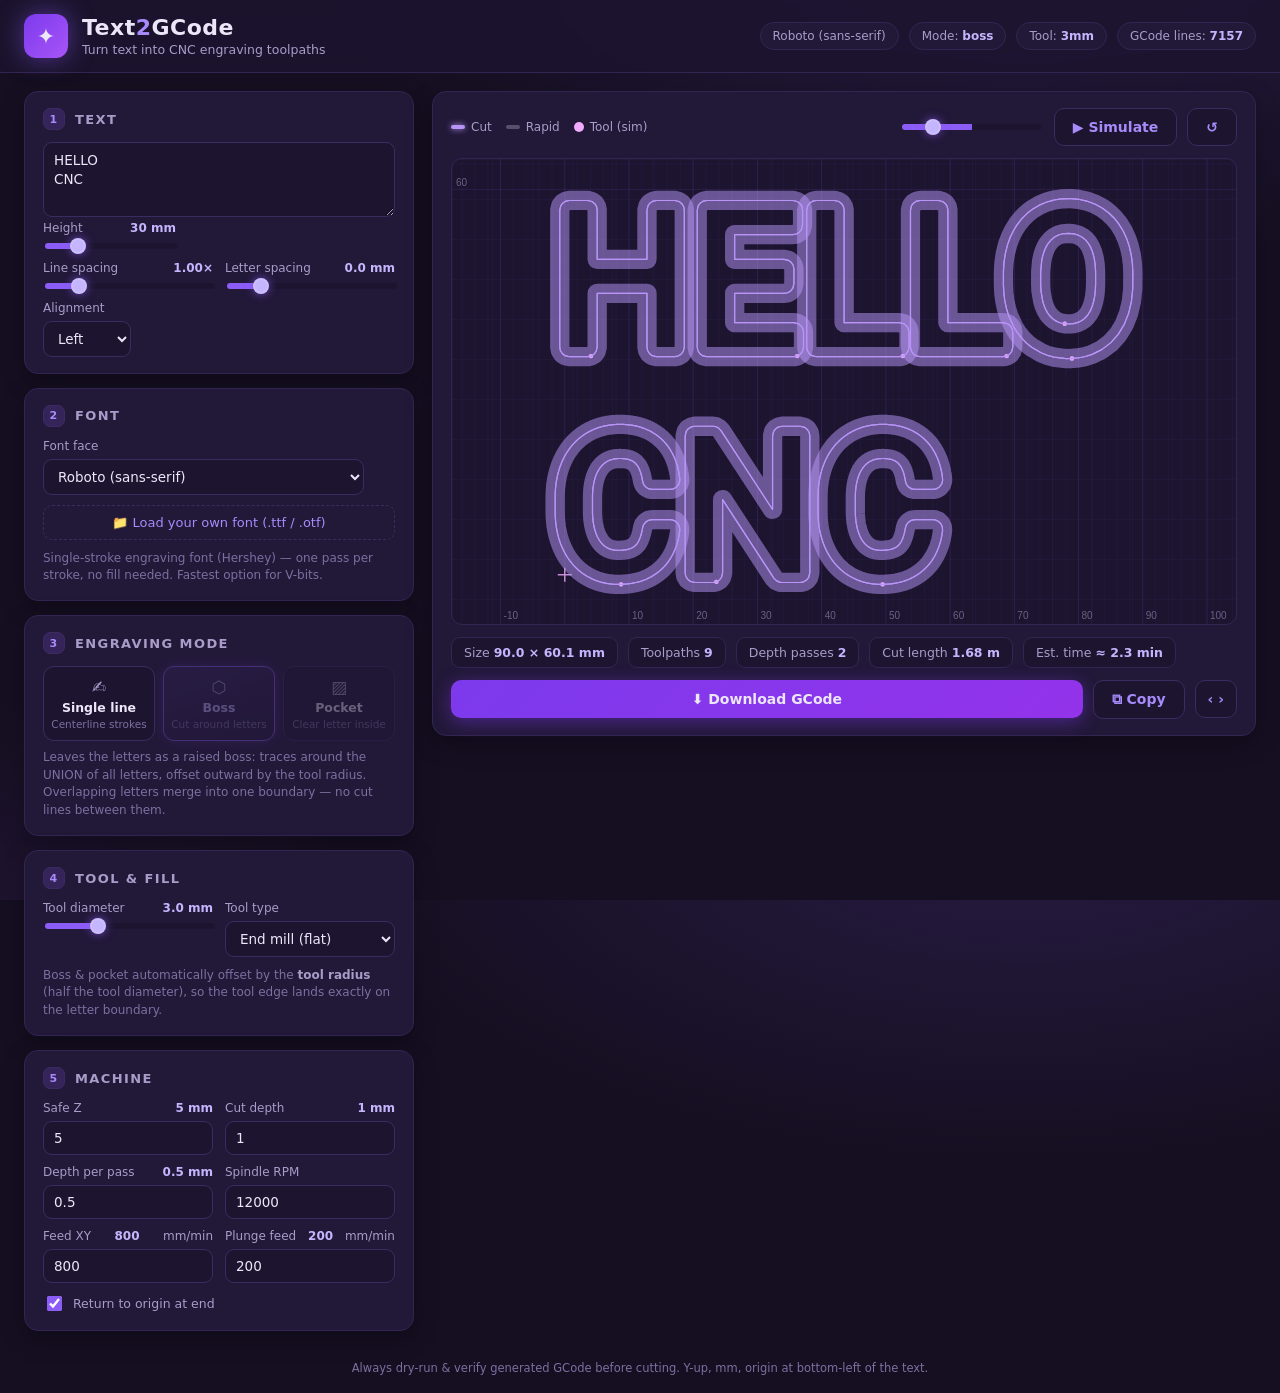
==== text2gcode/index.html @ 50a30829 "Pocket mode: contour-parallel rings instead of scanline hatch Replaces raster hatch fill with iterat" ====
<!DOCTYPE html>
<html lang="en">
<head>
  <meta charset="UTF-8" />
  <meta name="viewport" content="width=device-width, initial-scale=1.0" />
  <title>Text2GCode — CNC Text Engraving Generator</title>
  <link rel="stylesheet" href="style.css" />
  <link rel="icon" href="data:image/svg+xml,<svg xmlns='http://www.w3.org/2000/svg' viewBox='0 0 100 100'><text y='.9em' font-size='90'>🛠️</text></svg>" />
</head>
<body>
  <header class="topbar">
    <div class="brand">
      <div class="brand-icon">✦</div>
      <div>
        <h1>Text<span>2</span>GCode</h1>
        <p class="tagline">Turn text into CNC engraving toolpaths</p>
      </div>
    </div>
    <div class="topbar-stats" id="topStats"></div>
  </header>

  <main class="layout">
    <!-- ============ CONTROLS ============ -->
    <aside class="controls">

      <section class="card">
        <h2><span class="step">1</span> Text</h2>
        <textarea id="text" rows="3" spellcheck="false">HELLO
CNC</textarea>
        <div class="row">
          <label class="field">
            <span>Height <em id="heightVal">30 mm</em></span>
            <input type="range" id="height" min="5" max="120" step="1" value="30" />
          </label>
        </div>
        <div class="row two">
          <label class="field">
            <span>Line spacing <em id="lineSpacingVal">1.0×</em></span>
            <input type="range" id="lineSpacing" min="0.6" max="3" step="0.05" value="1" />
          </label>
          <label class="field">
            <span>Letter spacing <em id="letterSpacingVal">0 mm</em></span>
            <input type="range" id="letterSpacing" min="-2" max="10" step="0.1" value="0" />
          </label>
        </div>
        <div class="row">
          <label class="field">
            <span>Alignment</span>
            <select id="align">
              <option value="left" selected>Left</option>
              <option value="center">Center</option>
              <option value="right">Right</option>
            </select>
          </label>
        </div>
      </section>

      <section class="card">
        <h2><span class="step">2</span> Font</h2>
        <div class="row">
          <label class="field">
            <span>Font face</span>
            <select id="font" size="1"></select>
          </label>
        </div>
        <div class="row">
          <label class="upload-btn">
            📁 Load your own font (.ttf / .otf)
            <input type="file" id="fontFile" accept=".ttf,.otf,.woff" hidden />
          </label>
        </div>
        <p class="hint" id="fontHint">Outline fonts support <b>boss</b> &amp; <b>pocket</b> modes. Single-stroke fonts are made for engraving.</p>
      </section>

      <section class="card">
        <h2><span class="step">3</span> Engraving mode</h2>
        <div class="modes" id="modes">
          <button class="mode-btn" data-mode="single" title="Fast single-stroke engraving along the letter centerlines">
            <span class="mode-icon">✍️</span>
            <b>Single line</b>
            <small>Centerline strokes</small>
          </button>
          <button class="mode-btn active" data-mode="boss" title="Leave the letters as a raised boss — cut around the union of all letters, offset by the tool radius">
            <span class="mode-icon">⬡</span>
            <b>Boss</b>
            <small>Cut around letters</small>
          </button>
          <button class="mode-btn" data-mode="pocket" title="Clear the inside of every letter (pocketing) with hatch fill">
            <span class="mode-icon">▨</span>
            <b>Pocket</b>
            <small>Clear letter inside</small>
          </button>
        </div>
        <p class="hint" id="modeHint">Leaves the letters as a raised boss: the tool traces around all letters considered together, offset outward by the tool radius. Overlapping letters merge — no cut between them.</p>
      </section>

      <section class="card">
        <h2><span class="step">4</span> Tool &amp; fill</h2>
        <div class="row two">
          <label class="field">
            <span>Tool diameter <em id="toolDiameterVal">3.0 mm</em></span>
            <input type="range" id="toolDiameter" min="0.1" max="10" step="0.1" value="3" />
          </label>
          <label class="field">
            <span>Tool type</span>
            <select id="toolType">
              <option value="endmill" selected>End mill (flat)</option>
              <option value="vbit">V-bit / engraver</option>
              <option value="laser">Laser</option>
            </select>
          </label>
        </div>
        <p class="hint">Boss &amp; pocket automatically offset by the <b>tool radius</b> (half the tool diameter), so the tool edge lands exactly on the letter boundary.</p>
        <div id="pocketOptions" class="hidden">
          <div class="row">
            <label class="field">
              <span>Stepover <em id="stepoverVal">45%</em></span>
              <input type="range" id="stepover" min="5" max="95" step="1" value="45" />
            </label>
          </div>
          <div class="row checks">
            <label class="check"><input type="checkbox" id="contourPass" checked /> Contour pass on the boundary</label>
          </div>
          <p class="hint">Rings follow the letter outlines, stepping inward by the stepover until the pocket is cleared — the tool never leaves the letter shape.</p>
        </div>
      </section>

      <section class="card">
        <h2><span class="step">5</span> Machine</h2>
        <div class="row two">
          <label class="field">
            <span>Safe Z <em id="safeZVal">5 mm</em></span>
            <input type="number" id="safeZ" value="5" step="0.5" min="0.5" />
          </label>
          <label class="field">
            <span>Cut depth <em id="cutDepthVal">1 mm</em></span>
            <input type="number" id="cutDepth" value="1" step="0.1" min="0.05" />
          </label>
        </div>
        <div class="row two">
          <label class="field">
            <span>Depth per pass <em id="passDepthVal">0.5 mm</em></span>
            <input type="number" id="passDepth" value="0.5" step="0.1" min="0.05" />
          </label>
          <label class="field">
            <span>Spindle RPM</span>
            <input type="number" id="spindleRPM" value="12000" step="500" min="0" />
          </label>
        </div>
        <div class="row two">
          <label class="field">
            <span>Feed XY <em id="feedXYVal">800</em> mm/min</span>
            <input type="number" id="feedXY" value="800" step="50" min="10" />
          </label>
          <label class="field">
            <span>Plunge feed <em id="feedPlungeVal">200</em> mm/min</span>
            <input type="number" id="feedPlunge" value="200" step="25" min="5" />
          </label>
        </div>
        <div class="row checks">
          <label class="check"><input type="checkbox" id="returnHome" checked /> Return to origin at end</label>
        </div>
      </section>
    </aside>

    <!-- ============ PREVIEW ============ -->
    <section class="preview-pane">
      <div class="card preview-card">
        <div class="preview-toolbar">
          <div class="legend">
            <span class="legend-item"><i class="swatch cut"></i> Cut</span>
            <span class="legend-item"><i class="swatch rapid"></i> Rapid</span>
            <span class="legend-item"><i class="swatch head"></i> Tool (sim)</span>
          </div>
          <div class="sim-controls">
            <input type="range" id="simSpeed" min="5" max="400" step="5" value="80" title="Simulation speed (mm/s)" />
            <button id="btnSim" class="btn ghost" title="Simulate the exact path taken">▶ Simulate</button>
            <button id="btnSimReset" class="btn ghost" title="Reset simulation">↺</button>
          </div>
        </div>
        <div class="canvas-wrap">
          <canvas id="preview"></canvas>
          <div id="simStatus" class="sim-status hidden"></div>
          <div id="previewEmpty" class="preview-empty">Enter some text to preview the toolpath ✦</div>
        </div>
        <div class="stats" id="stats"></div>
        <div class="actions">
          <button id="btnDownload" class="btn primary" disabled>⬇ Download GCode</button>
          <button id="btnCopy" class="btn ghost" disabled>⧉ Copy</button>
          <button id="btnToggleGcode" class="btn ghost">‹ ›</button>
        </div>
        <div id="gcodePanel" class="gcode-panel hidden">
          <pre id="gcodePreview"></pre>
        </div>
      </div>
    </section>
  </main>

  <footer class="footer">
    <span>Always dry-run &amp; verify generated GCode before cutting. Y-up, mm, origin at bottom-left of the text.</span>
  </footer>

  <script src="js/error-report.js"></script>
  <script src="vendor/opentype.min.js"></script>
  <script src="vendor/polybool.min.js"></script>
  <script src="vendor/clipper.min.js"></script>
  <script src="js/hershey_fonts.js"></script>
  <script src="js/fonts_embedded.js"></script>
  <script src="js/toolpath.js"></script>
  <script src="js/gcode.js"></script>
  <script src="js/app.js"></script>
</body>
</html>
---- text2gcode/style.css ----
/* ================= Text2GCode — purple theme ================= */
:root {
  --bg: #150f21;
  --bg-soft: #1d1530;
  --panel: #221838;
  --panel-2: #2a1e45;
  --border: #3b2b60;
  --border-soft: #332552;
  --accent: #8b5cf6;
  --accent-bright: #a78bfa;
  --accent-glow: #c4b5fd;
  --accent-soft: rgba(139, 92, 246, .18);
  --text: #ece7f8;
  --text-dim: #a99cc9;
  --text-faint: #7d6fa0;
  --cut: #b794f6;
  --rapid: rgba(230, 222, 250, .28);
  --head: #f0abfc;
  --ok: #34d399;
  --warn: #fbbf24;
  --radius: 14px;
  --font: 'Segoe UI', system-ui, -apple-system, Roboto, sans-serif;
}

* { box-sizing: border-box; }
html, body { margin: 0; height: 100%; }

body {
  font-family: var(--font);
  background:
    radial-gradient(1200px 600px at 80% -10%, rgba(139, 92, 246, .16), transparent 60%),
    radial-gradient(900px 500px at -10% 110%, rgba(168, 85, 247, .10), transparent 60%),
    var(--bg);
  color: var(--text);
  display: flex;
  flex-direction: column;
  min-height: 100vh;
}

/* ---------------- top bar ---------------- */
.topbar {
  display: flex; align-items: center; justify-content: space-between;
  padding: 14px 24px;
  background: rgba(29, 21, 48, .85);
  border-bottom: 1px solid var(--border-soft);
  -webkit-backdrop-filter: blur(8px);
  backdrop-filter: blur(8px);
  position: sticky; top: 0; z-index: 10;
}
.brand { display: flex; align-items: center; gap: 14px; }
.brand-icon {
  width: 44px; height: 44px; border-radius: 12px;
  display: grid; place-items: center; font-size: 22px;
  background: linear-gradient(135deg, #7c3aed, #a855f7);
  box-shadow: 0 0 24px rgba(139, 92, 246, .5);
}
.brand h1 { margin: 0; font-size: 22px; letter-spacing: .5px; font-weight: 700; }
.brand h1 span { color: var(--accent-bright); }
.tagline { margin: 2px 0 0; font-size: 12.5px; color: var(--text-dim); }
.topbar-stats { display: flex; gap: 10px; flex-wrap: wrap; justify-content: flex-end; }
.stat-chip {
  font-size: 12px; color: var(--text-dim);
  background: var(--panel); border: 1px solid var(--border-soft);
  padding: 6px 12px; border-radius: 999px; white-space: nowrap;
}
.stat-chip b { color: var(--accent-glow); font-weight: 600; }

/* ---------------- layout ---------------- */
.layout {
  display: grid;
  grid-template-columns: 390px 1fr;
  gap: 18px;
  padding: 18px 24px;
  flex: 1;
  align-items: start;
}
@media (max-width: 980px) { .layout { grid-template-columns: 1fr; } }

/* ---------------- cards & controls ---------------- */
.card {
  background: var(--panel);
  border: 1px solid var(--border-soft);
  border-radius: var(--radius);
  padding: 16px 18px;
  box-shadow: 0 8px 24px rgba(0, 0, 0, .25);
}
.controls { display: flex; flex-direction: column; gap: 14px; }
.card h2 {
  margin: 0 0 12px; font-size: 13px; text-transform: uppercase;
  letter-spacing: 1.4px; color: var(--text-dim);
  display: flex; align-items: center; gap: 10px; font-weight: 600;
}
.step {
  width: 22px; height: 22px; border-radius: 7px; font-size: 11px;
  display: grid; place-items: center;
  background: var(--accent-soft); color: var(--accent-bright);
  border: 1px solid var(--border);
}

.row { display: flex; gap: 12px; margin-bottom: 10px; }
.row:last-child { margin-bottom: 0; }
.row.two > * { flex: 1; }
.row.checks { flex-direction: column; gap: 6px; }

.field { display: flex; flex-direction: column; gap: 6px; min-width: 0; }
.field > span {
  font-size: 12px; color: var(--text-dim);
  display: flex; justify-content: space-between; align-items: baseline;
}
.field em { font-style: normal; color: var(--accent-glow); font-weight: 600; font-size: 12px; }

input[type="text"], input[type="number"], select, textarea {
  width: 100%;
  background: var(--bg-soft);
  color: var(--text);
  border: 1px solid var(--border);
  border-radius: 9px;
  padding: 8px 10px;
  font-size: 13.5px;
  font-family: var(--font);
  outline: none;
  transition: border .15s, box-shadow .15s;
}
textarea { resize: vertical; min-height: 70px; line-height: 1.4; }
:focus-visible { border-color: var(--accent); box-shadow: 0 0 0 3px var(--accent-soft); }
select option { background: var(--panel); }

/* range sliders */
input[type="range"] {
  -webkit-appearance: none; appearance: none;
  width: 100%; height: 6px; border-radius: 4px;
  background: linear-gradient(90deg, var(--accent) var(--fill, 50%), var(--bg-soft) var(--fill, 50%));
  outline: none; border: none; padding: 0;
}
input[type="range"]::-webkit-slider-thumb {
  -webkit-appearance: none; appearance: none;
  width: 16px; height: 16px; border-radius: 50%;
  background: var(--accent-glow);
  border: 2px solid #fff2;
  box-shadow: 0 0 10px rgba(139, 92, 246, .7);
  cursor: pointer;
}
input[type="range"]::-moz-range-thumb {
  width: 14px; height: 14px; border-radius: 50%;
  background: var(--accent-glow); border: 2px solid #fff2; cursor: pointer;
}

.check { font-size: 12.5px; color: var(--text-dim); display: flex; gap: 8px; align-items: center; cursor: pointer; }
.check input { accent-color: var(--accent); width: 15px; height: 15px; }

.hint { font-size: 12px; color: var(--text-faint); margin: 8px 0 0; line-height: 1.45; }
.hint b { color: var(--text-dim); }

.upload-btn {
  display: block; text-align: center;
  font-size: 13px; color: var(--accent-bright);
  border: 1.5px dashed var(--border);
  border-radius: 9px; padding: 9px;
  cursor: pointer; transition: all .15s;
  width: 100%;
}
.upload-btn:hover { border-color: var(--accent); background: var(--accent-soft); }

/* mode buttons */
.modes { display: grid; grid-template-columns: repeat(3, 1fr); gap: 8px; }
.mode-btn {
  background: var(--bg-soft); border: 1px solid var(--border);
  border-radius: 11px; padding: 10px 6px;
  color: var(--text-dim); cursor: pointer; text-align: center;
  display: flex; flex-direction: column; gap: 3px; align-items: center;
  transition: all .15s; font-family: var(--font);
}
.mode-btn b { font-size: 12.5px; color: var(--text); }
.mode-btn small { font-size: 10.5px; color: var(--text-faint); }
.mode-icon { font-size: 17px; }
.mode-btn:hover:not(:disabled) { border-color: var(--accent); }
.mode-btn.active {
  background: linear-gradient(160deg, var(--accent-soft), transparent);
  border-color: var(--accent);
  box-shadow: 0 0 14px rgba(139, 92, 246, .35);
}
.mode-btn.active b { color: var(--accent-glow); }
.mode-btn:disabled { opacity: .35; cursor: not-allowed; }

.hidden { display: none !important; }

/* ---------------- preview ---------------- */
.preview-pane { display: flex; flex-direction: column; gap: 0; min-width: 0; }
.preview-card { display: flex; flex-direction: column; gap: 12px; }

.preview-toolbar {
  display: flex; justify-content: space-between; align-items: center;
  gap: 12px; flex-wrap: wrap;
}
.legend { display: flex; gap: 14px; font-size: 12px; color: var(--text-dim); }
.legend-item { display: flex; align-items: center; gap: 6px; }
.swatch { width: 14px; height: 4px; border-radius: 2px; display: inline-block; }
.swatch.cut { background: var(--cut); box-shadow: 0 0 6px var(--cut); }
.swatch.rapid { background: var(--rapid); }
.swatch.head { width: 10px; height: 10px; border-radius: 50%; background: var(--head); }

.sim-controls { display: flex; align-items: center; gap: 10px; }
.sim-controls input[type="range"] { width: 140px; }

.canvas-wrap {
  position: relative;
  background:
    linear-gradient(rgba(139, 92, 246, .04) 1px, transparent 1px),
    linear-gradient(90deg, rgba(139, 92, 246, .04) 1px, transparent 1px),
    var(--bg-soft);
  background-size: 40px 40px;
  border: 1px solid var(--border-soft);
  border-radius: 11px;
  overflow: hidden;
  /* fallback height for browsers without aspect-ratio (Safari < 15) */
  height: 58vh;
  min-height: 300px;
}
@supports (aspect-ratio: 16 / 9) {
  .canvas-wrap {
    height: auto;
    aspect-ratio: 16 / 9.5;
  }
}
#preview { width: 100%; height: 100%; display: block; }

.preview-empty {
  position: absolute; inset: 0;
  display: grid; place-items: center;
  color: var(--text-faint); font-size: 15px;
  pointer-events: none;
}

.sim-status {
  position: absolute; top: 10px; left: 10px;
  font-size: 12px; color: var(--accent-glow);
  background: rgba(21, 15, 33, .8); border: 1px solid var(--border);
  padding: 5px 10px; border-radius: 8px; backdrop-filter: blur(4px);
  pointer-events: none;
}

.stats {
  display: flex; gap: 10px; flex-wrap: wrap; font-size: 12.5px; color: var(--text-dim);
}
.stats .stat {
  background: var(--bg-soft); border: 1px solid var(--border-soft);
  padding: 7px 12px; border-radius: 9px;
}
.stats .stat b { color: var(--accent-glow); font-weight: 600; }

/* ---------------- buttons ---------------- */
.actions { display: flex; gap: 10px; align-items: center; }
.btn {
  font-family: var(--font); font-size: 14px; font-weight: 600;
  border-radius: 10px; padding: 10px 18px; cursor: pointer;
  border: 1px solid var(--border);
  background: var(--bg-soft); color: var(--text);
  transition: all .15s;
}
.btn:hover:not(:disabled) { border-color: var(--accent); transform: translateY(-1px); }
.btn:disabled { opacity: .4; cursor: not-allowed; }
.btn.primary {
  background: linear-gradient(135deg, #7c3aed, #9333ea);
  border-color: transparent;
  box-shadow: 0 4px 18px rgba(124, 58, 237, .45);
  flex: 1;
}
.btn.primary:hover:not(:disabled) { box-shadow: 0 6px 24px rgba(124, 58, 237, .6); }
.btn.ghost { color: var(--accent-bright); }
#btnToggleGcode { padding: 10px 12px; }

.gcode-panel {
  background: #120c1e;
  border: 1px solid var(--border-soft);
  border-radius: 10px;
  max-height: 260px; overflow: auto;
}
.gcode-panel pre {
  margin: 0; padding: 12px 14px;
  font-family: 'SF Mono', 'Cascadia Code', Consolas, monospace;
  font-size: 11.5px; line-height: 1.5;
  color: var(--accent-glow);
  white-space: pre;
}

/* ---------------- footer ---------------- */
.footer {
  padding: 12px 24px 18px;
  font-size: 11.5px; color: var(--text-faint);
  text-align: center;
}
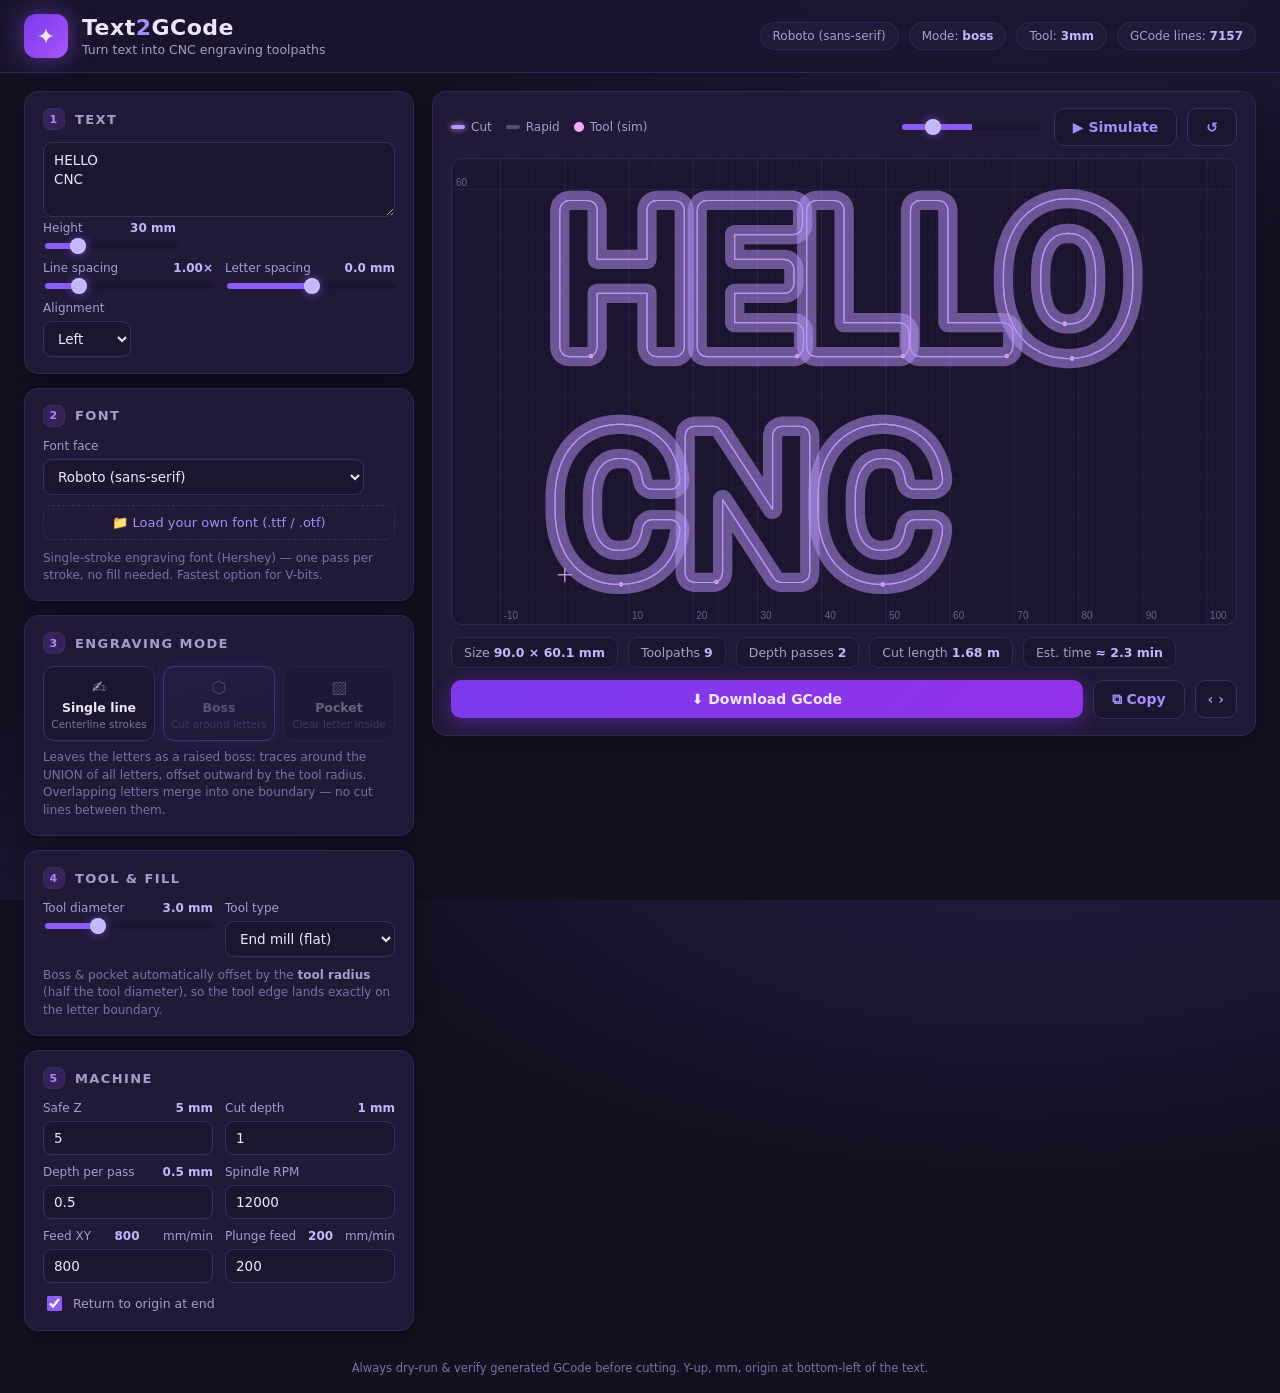
==== commit c166134b: "Clickable gcode preview + wider negative letter spacing - GCode lines in the preview panel are now c" ====
--- a/text2gcode/index.html
+++ b/text2gcode/index.html
@@ -40,7 +40,7 @@
           </label>
           <label class="field">
             <span>Letter spacing <em id="letterSpacingVal">0 mm</em></span>
-            <input type="range" id="letterSpacing" min="-2" max="10" step="0.1" value="0" />
+            <input type="range" id="letterSpacing" min="-10" max="10" step="0.1" value="0" />
           </label>
         </div>
         <div class="row">
@@ -189,7 +189,7 @@
           <button id="btnCopy" class="btn ghost" disabled>⧉ Copy</button>
           <button id="btnToggleGcode" class="btn ghost">‹ ›</button>
         </div>
-        <div id="gcodePanel" class="gcode-panel hidden">
+        <div id="gcodePanel" class="gcode-panel hidden" title="Click any G0/G1 line to see the toolpath it creates in the preview">
           <pre id="gcodePreview"></pre>
         </div>
       </div>
--- a/text2gcode/style.css
+++ b/text2gcode/style.css
@@ -276,11 +276,19 @@
   max-height: 260px; overflow: auto;
 }
 .gcode-panel pre {
-  margin: 0; padding: 12px 14px;
+  margin: 0; padding: 8px 6px;
   font-family: 'SF Mono', 'Cascadia Code', Consolas, monospace;
   font-size: 11.5px; line-height: 1.5;
   color: var(--accent-glow);
   white-space: pre;
+}
+.gline { padding: 0 8px; border-radius: 4px; }
+.gline-move { cursor: pointer; }
+.gline-move:hover { background: rgba(139, 92, 246, .18); }
+.gline.selected {
+  background: rgba(139, 92, 246, .5);
+  color: #fff;
+  box-shadow: inset 2px 0 0 var(--accent-bright);
 }
 
 /* ---------------- footer ---------------- */
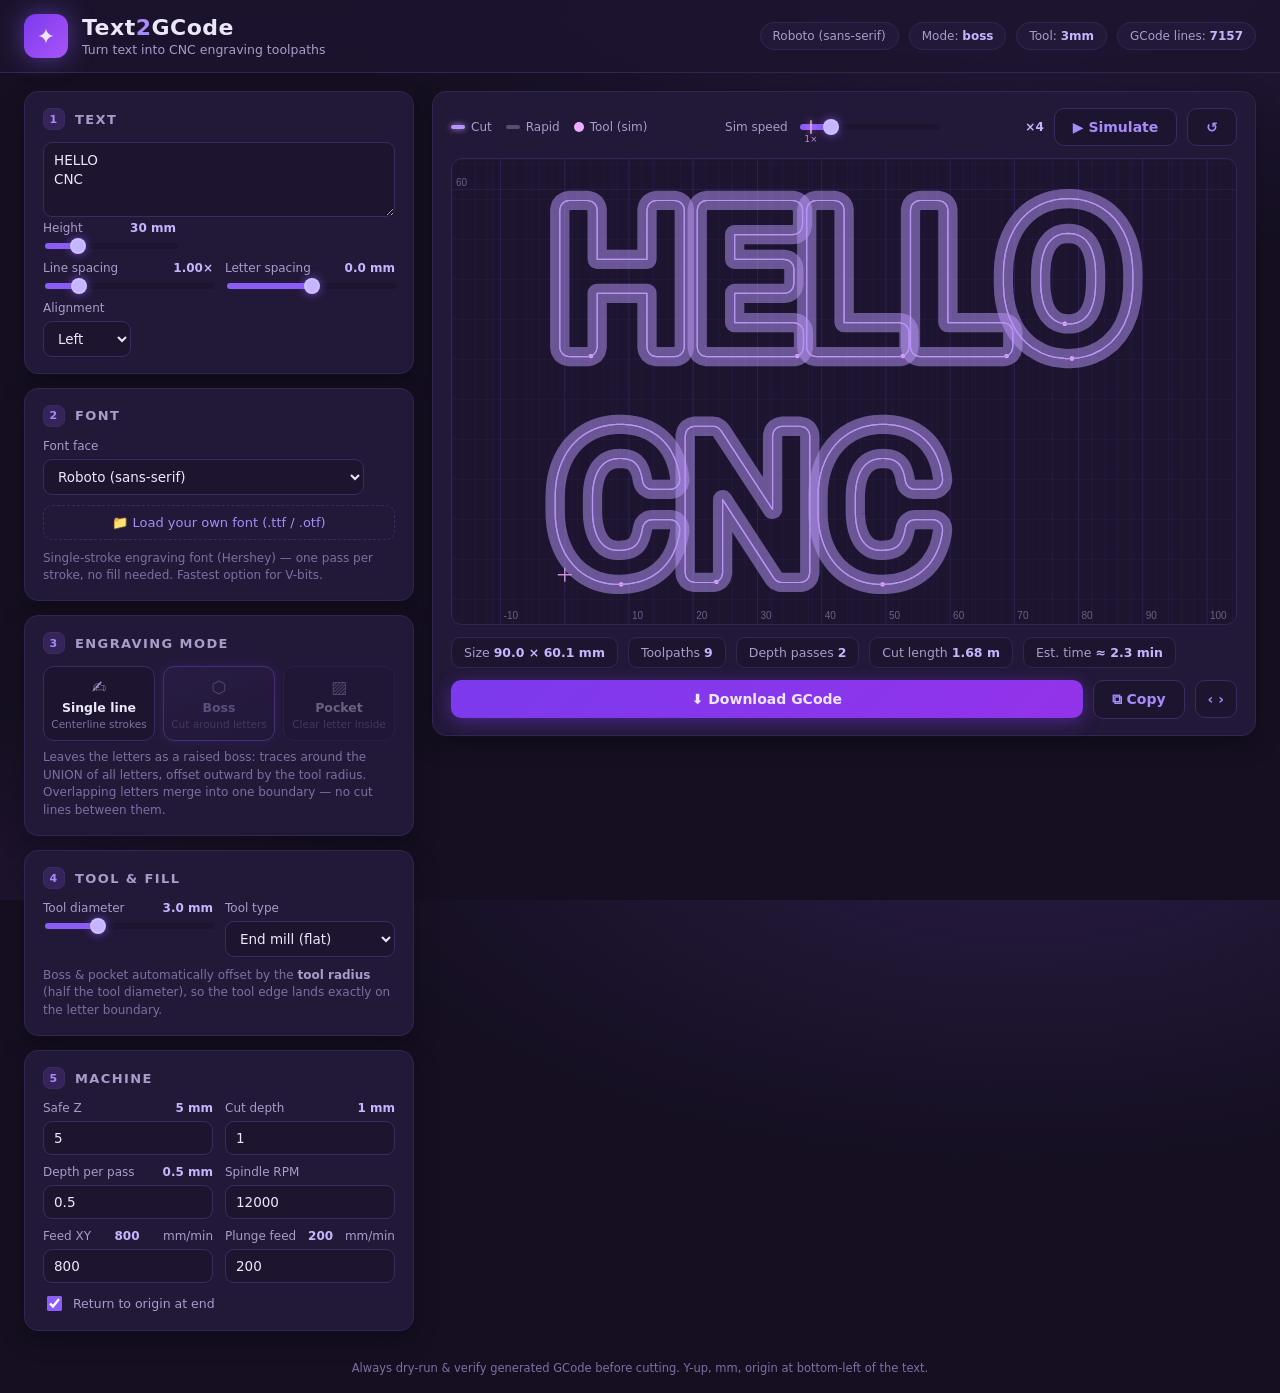
==== commit 5b4699b8: "Sim speed: labeled multiplier slider with real-time detent - Slider now sets a speed multiplier (×0." ====
--- a/text2gcode/index.html
+++ b/text2gcode/index.html
@@ -173,7 +173,13 @@
             <span class="legend-item"><i class="swatch head"></i> Tool (sim)</span>
           </div>
           <div class="sim-controls">
-            <input type="range" id="simSpeed" min="5" max="400" step="5" value="80" title="Simulation speed (mm/s)" />
+            <span class="sim-speed-label">Sim speed</span>
+            <div class="sim-slider-wrap">
+              <input type="range" id="simSpeed" min="0.25" max="20" step="0.05" value="4"
+                title="Simulation speed multiplier — 1× = real time (cut moves run at the configured XY feed, rapids at the rapid rate)" />
+              <span class="sim-tick" title="1× = real time"></span>
+            </div>
+            <em id="simSpeedVal" class="sim-speed-val">×4.0</em>
             <button id="btnSim" class="btn ghost" title="Simulate the exact path taken">▶ Simulate</button>
             <button id="btnSimReset" class="btn ghost" title="Reset simulation">↺</button>
           </div>
--- a/text2gcode/style.css
+++ b/text2gcode/style.css
@@ -201,6 +201,39 @@
 
 .sim-controls { display: flex; align-items: center; gap: 10px; }
 .sim-controls input[type="range"] { width: 140px; }
+.sim-speed-label { font-size: 12px; color: var(--text-dim); white-space: nowrap; }
+.sim-speed-val {
+  font-style: normal;
+  font-size: 12px; font-weight: 600;
+  color: var(--accent-glow);
+  min-width: 92px; text-align: right;
+  font-variant-numeric: tabular-nums;
+  white-space: nowrap;
+}
+.sim-slider-wrap { position: relative; display: flex; align-items: center; }
+/* detent notch marking where 1× (real time) sits on the track:
+   (1 - 0.25) / (20 - 0.25) ≈ 3.8% along the slider */
+.sim-tick {
+  position: absolute;
+  left: calc(3.8% + 7px); /* + half thumb width so it marks the thumb CENTER at 1× */
+  top: 50%;
+  width: 2px; height: 14px;
+  transform: translateY(-50%);
+  background: rgba(240, 171, 252, .75);
+  border-radius: 1px;
+  pointer-events: none;
+  box-shadow: 0 0 6px rgba(240, 171, 252, .6);
+}
+.sim-tick::after {
+  content: '1×';
+  position: absolute;
+  top: 100%;
+  left: 50%;
+  transform: translateX(-50%);
+  font-size: 8.5px;
+  color: rgba(240, 171, 252, .8);
+  letter-spacing: .5px;
+}
 
 .canvas-wrap {
   position: relative;
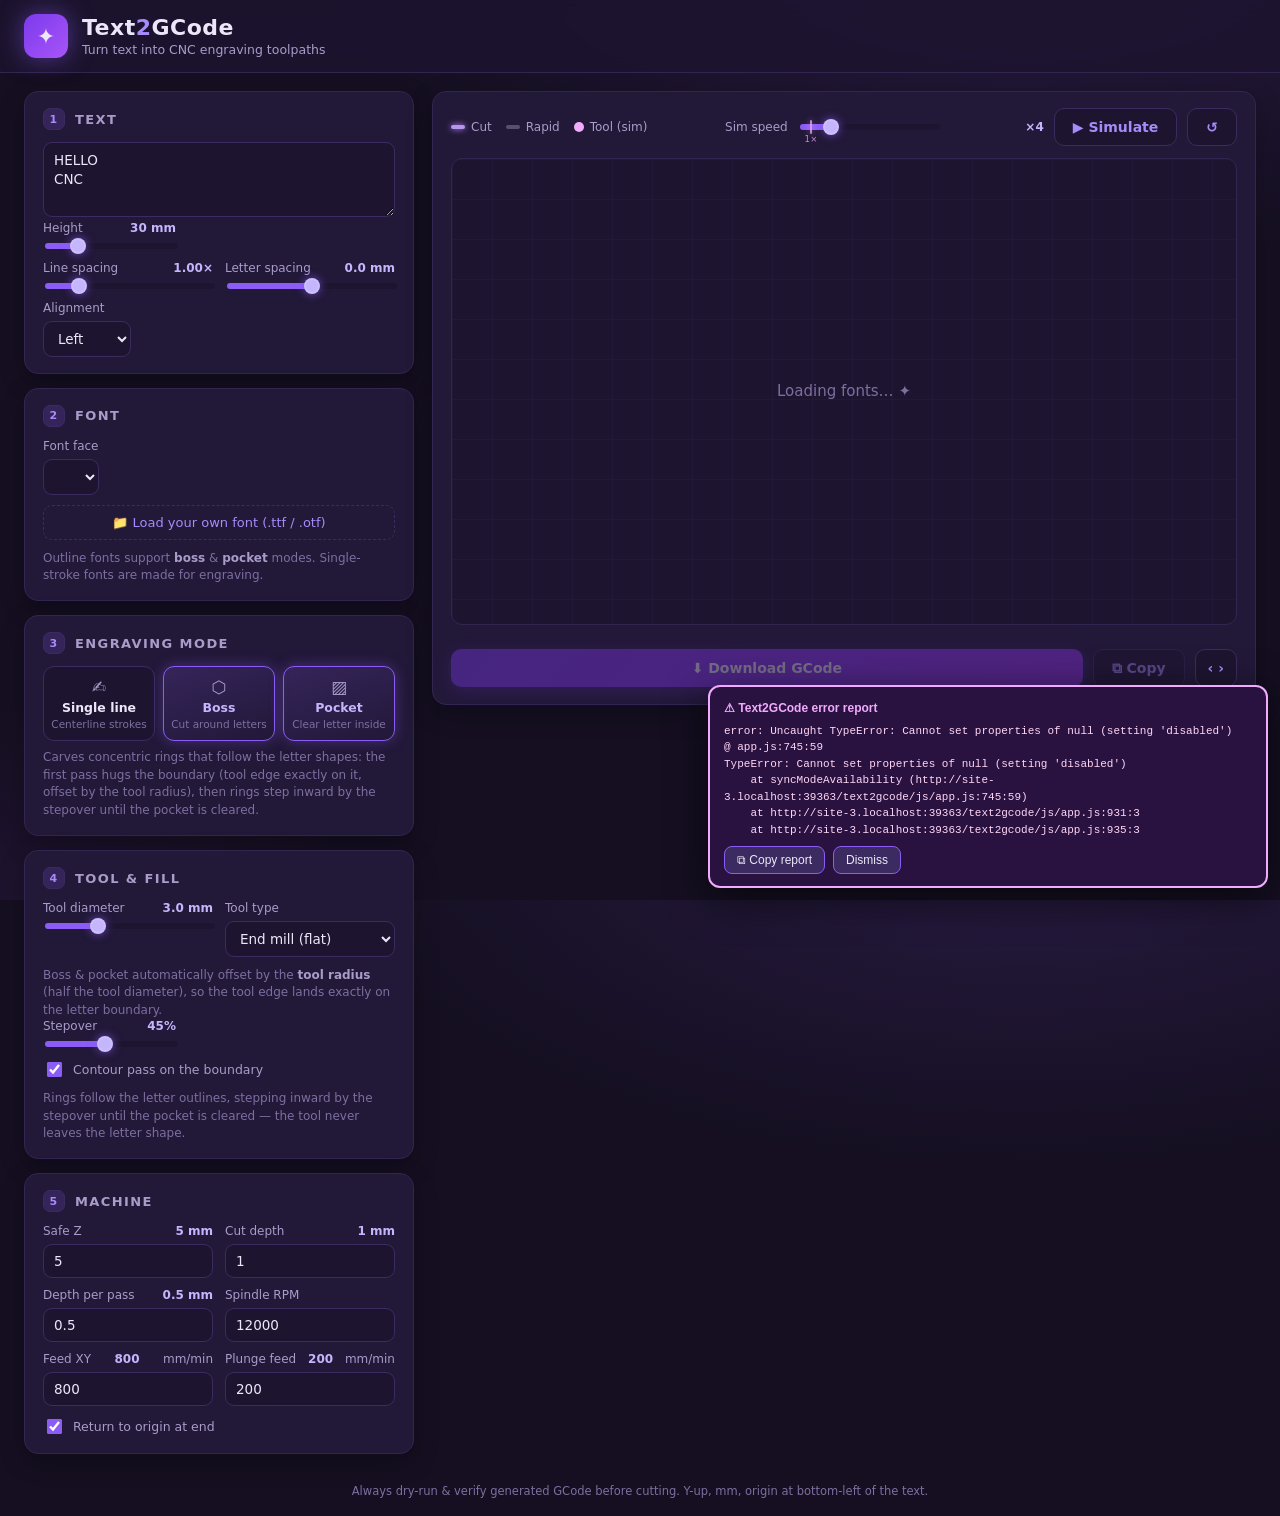
==== commit 148e3482: "Unify time model: ×1 sim now matches estimated time exactly The estimate and simulation previously u" ====
--- a/text2gcode/index.html
+++ b/text2gcode/index.html
@@ -80,7 +80,7 @@
             <b>Single line</b>
             <small>Centerline strokes</small>
           </button>
-          <button class="mode-btn active" data-mode="boss" title="Leave the letters as a raised boss — cut around the union of all letters, offset by the tool radius">
+          <button class="mode-btn active" data-mode="pocket" title="Clear the inside of every letter (pocketing) with contour-parallel rings">
             <span class="mode-icon">⬡</span>
             <b>Boss</b>
             <small>Cut around letters</small>
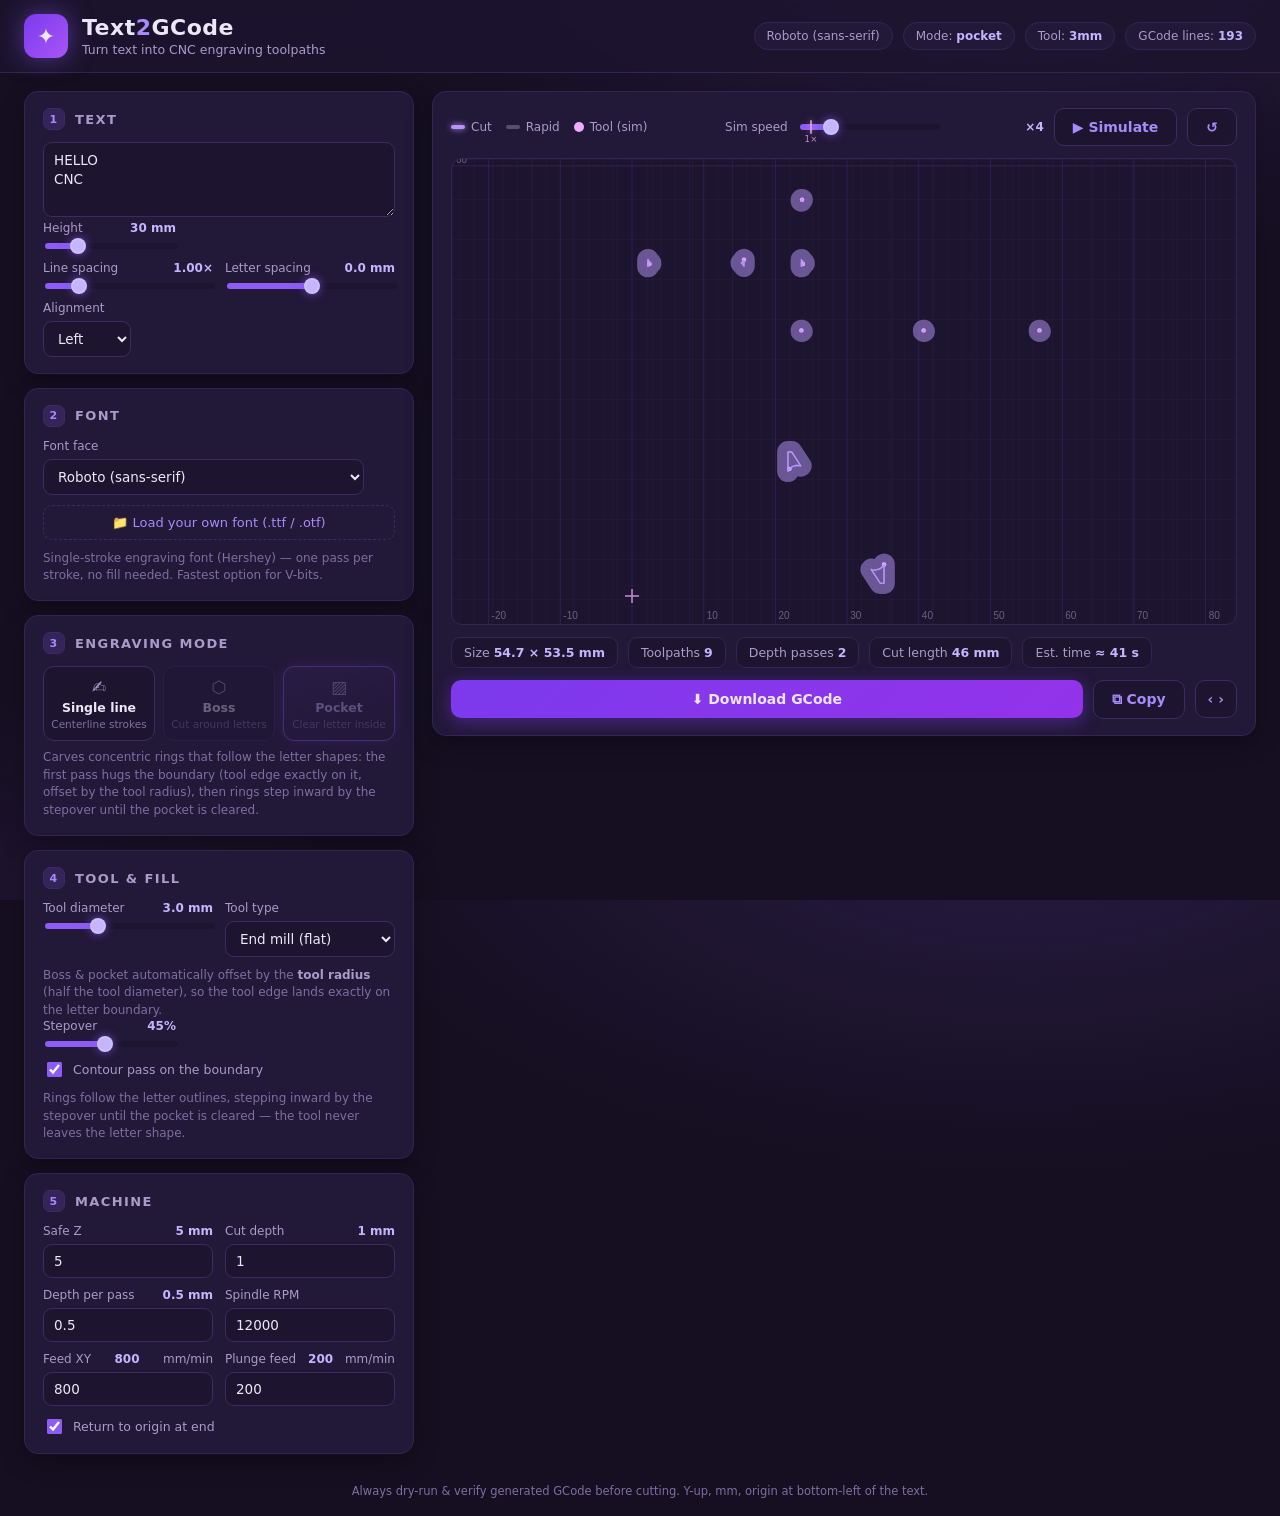
==== commit ea029192: "Fix boot crash: boss mode button was lost in a previous edit A title edit accidentally renamed the b" ====
--- a/text2gcode/index.html
+++ b/text2gcode/index.html
@@ -80,12 +80,12 @@
             <b>Single line</b>
             <small>Centerline strokes</small>
           </button>
-          <button class="mode-btn active" data-mode="pocket" title="Clear the inside of every letter (pocketing) with contour-parallel rings">
+          <button class="mode-btn" data-mode="boss" title="Leave the letters as a raised boss — cut around the union of all letters, offset by the tool radius">
             <span class="mode-icon">⬡</span>
             <b>Boss</b>
             <small>Cut around letters</small>
           </button>
-          <button class="mode-btn" data-mode="pocket" title="Clear the inside of every letter (pocketing) with hatch fill">
+          <button class="mode-btn active" data-mode="pocket" title="Clear the inside of every letter with contour-parallel rings">
             <span class="mode-icon">▨</span>
             <b>Pocket</b>
             <small>Clear letter inside</small>
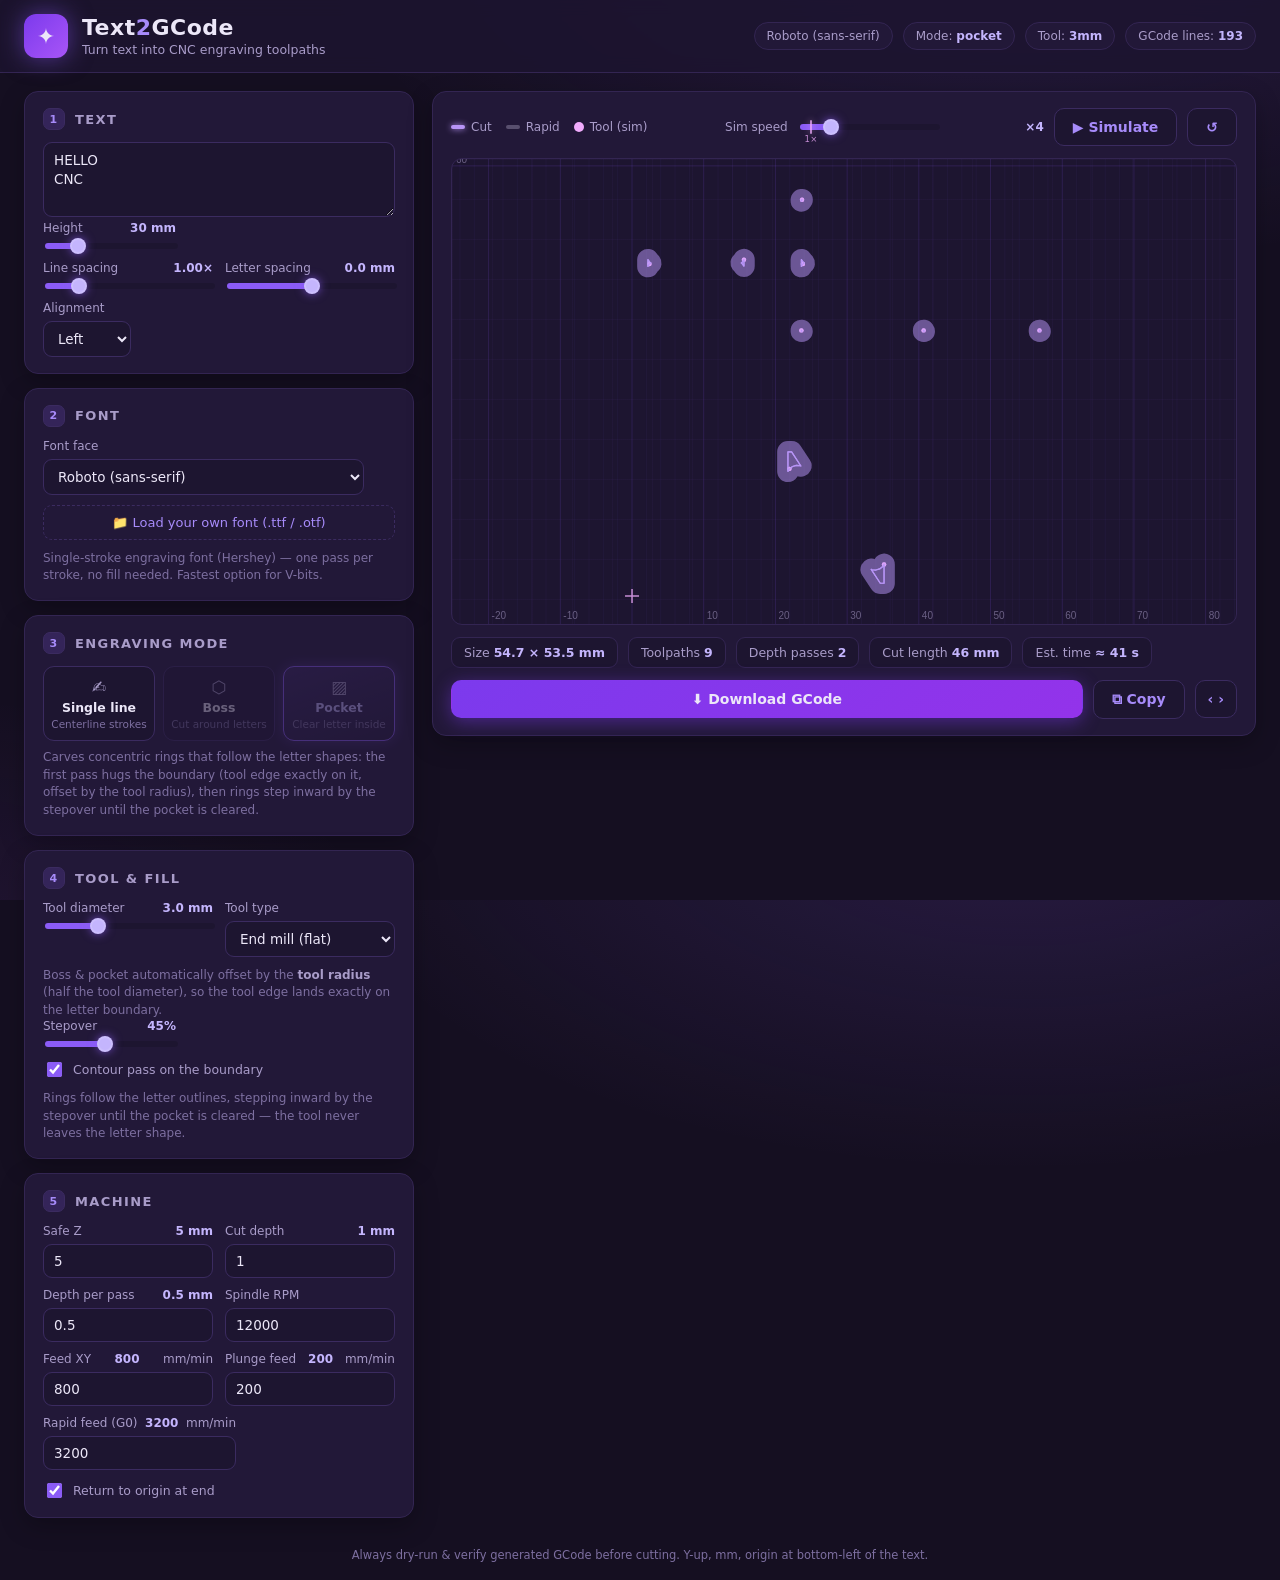
==== commit aa9c71ff: "Configurable rapid feed (G0), default 3200mm/min Rapid/retract rate was hardcoded at 3000mm/min insi" ====
--- a/text2gcode/index.html
+++ b/text2gcode/index.html
@@ -157,6 +157,12 @@
             <input type="number" id="feedPlunge" value="200" step="25" min="5" />
           </label>
         </div>
+        <div class="row">
+          <label class="field">
+            <span>Rapid feed (G0) <em id="rapidFeedVal">3200</em> mm/min</span>
+            <input type="number" id="rapidFeed" value="3200" step="100" min="10" />
+          </label>
+        </div>
         <div class="row checks">
           <label class="check"><input type="checkbox" id="returnHome" checked /> Return to origin at end</label>
         </div>
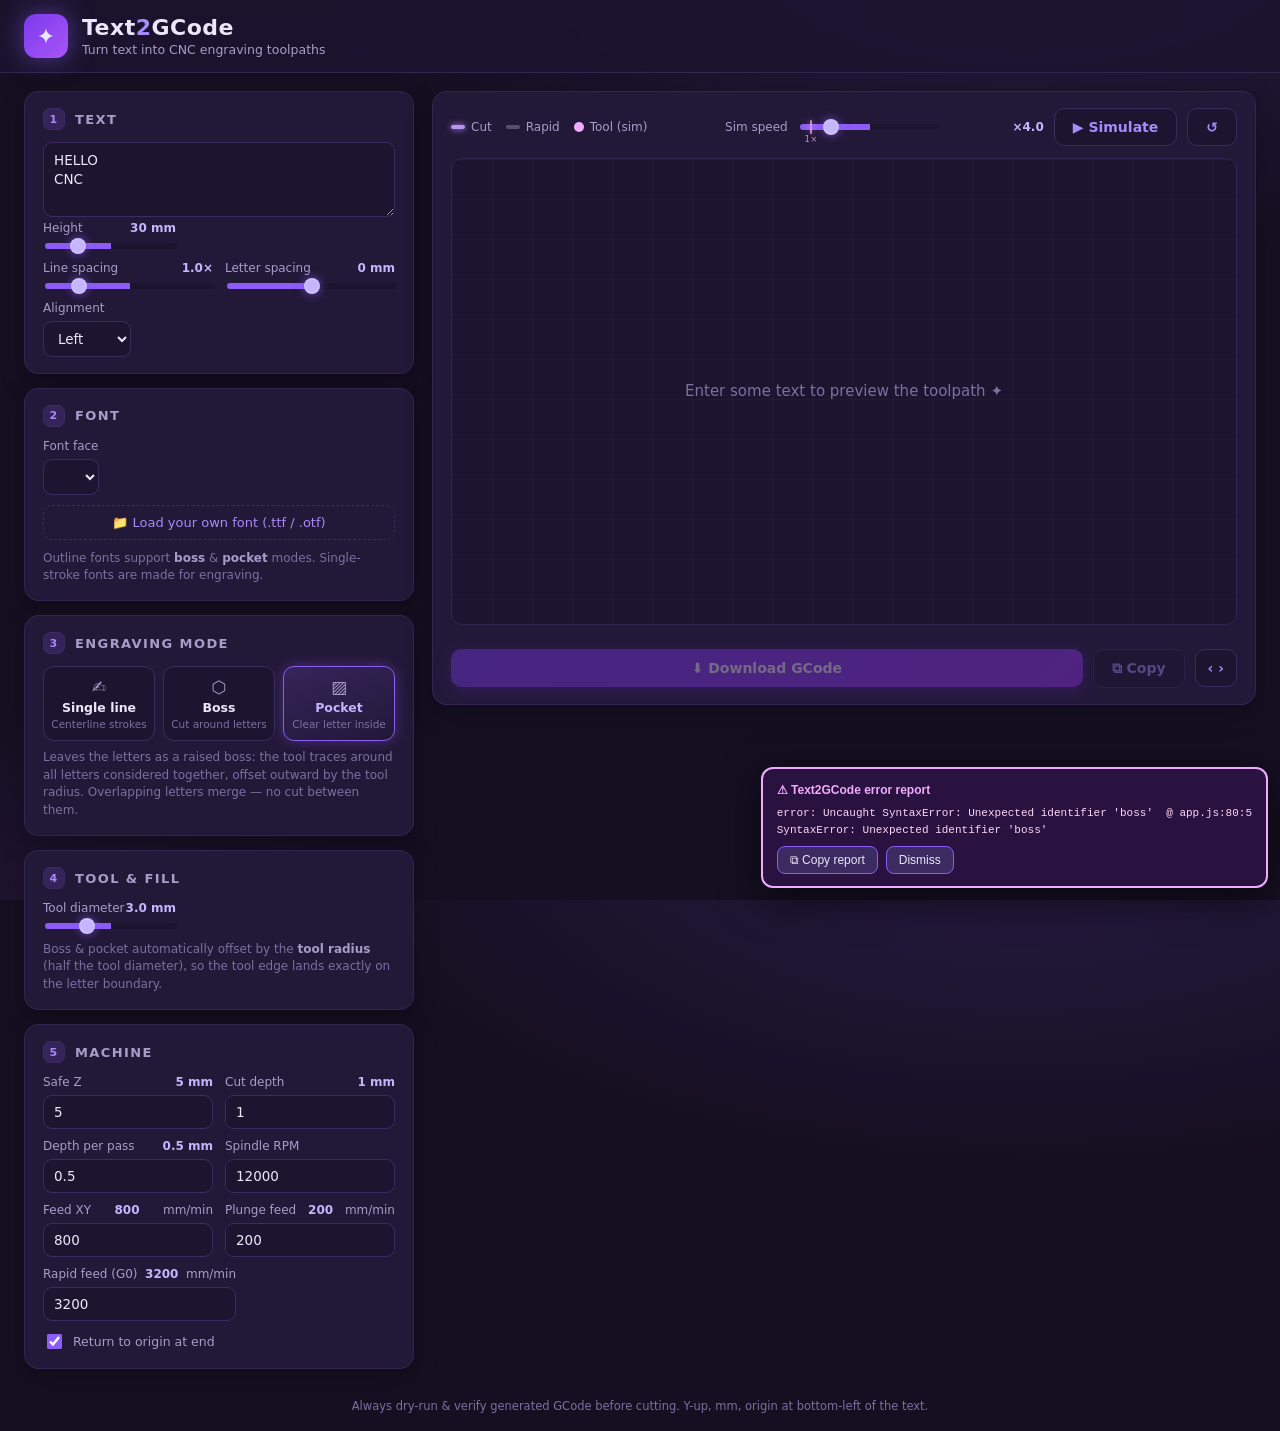
==== commit 7f8a5e0f: "Remove unsupported tool type options" ====
--- a/text2gcode/index.html
+++ b/text2gcode/index.html
@@ -96,18 +96,10 @@
 
       <section class="card">
         <h2><span class="step">4</span> Tool &amp; fill</h2>
-        <div class="row two">
+        <div class="row">
           <label class="field">
             <span>Tool diameter <em id="toolDiameterVal">3.0 mm</em></span>
             <input type="range" id="toolDiameter" min="0.1" max="10" step="0.1" value="3" />
-          </label>
-          <label class="field">
-            <span>Tool type</span>
-            <select id="toolType">
-              <option value="endmill" selected>End mill (flat)</option>
-              <option value="vbit">V-bit / engraver</option>
-              <option value="laser">Laser</option>
-            </select>
           </label>
         </div>
         <p class="hint">Boss &amp; pocket automatically offset by the <b>tool radius</b> (half the tool diameter), so the tool edge lands exactly on the letter boundary.</p>
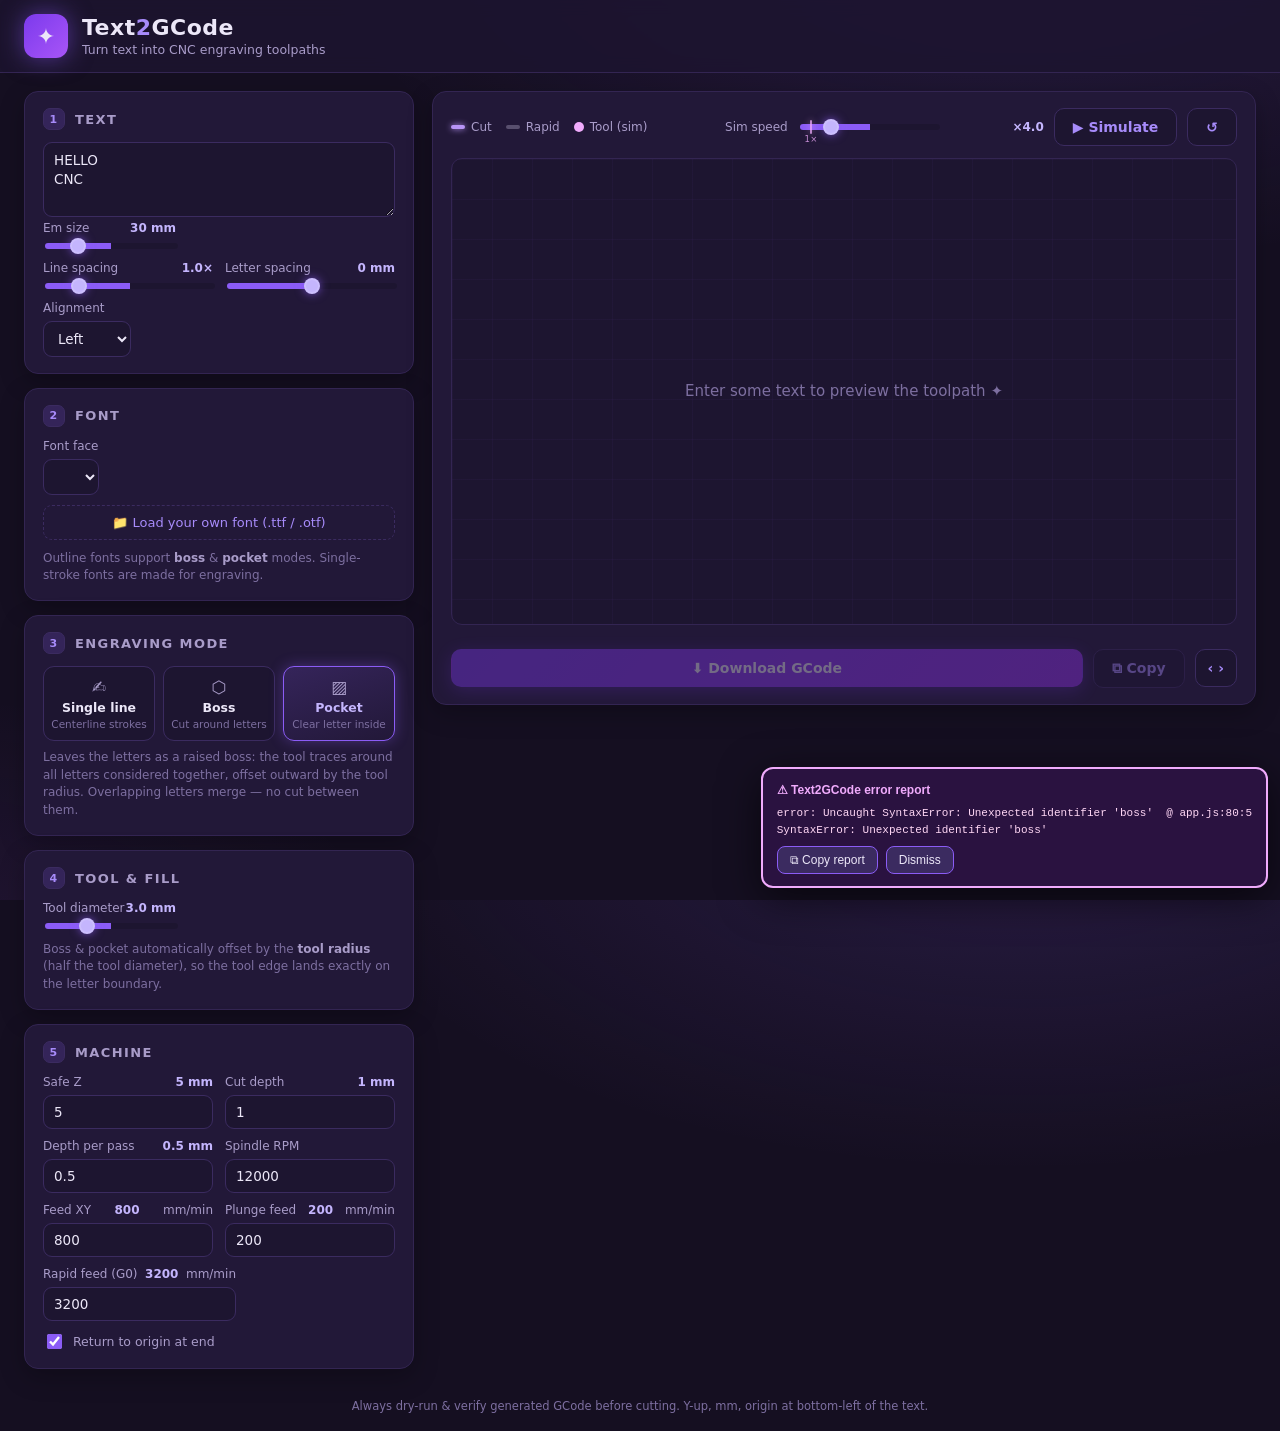
==== commit a82de8a6: "Rename text size control to em size" ====
--- a/text2gcode/index.html
+++ b/text2gcode/index.html
@@ -29,8 +29,8 @@
 CNC</textarea>
         <div class="row">
           <label class="field">
-            <span>Height <em id="heightVal">30 mm</em></span>
-            <input type="range" id="height" min="5" max="120" step="1" value="30" />
+            <span>Em size <em id="emSizeVal">30 mm</em></span>
+            <input type="range" id="emSize" min="5" max="120" step="1" value="30" />
           </label>
         </div>
         <div class="row two">
